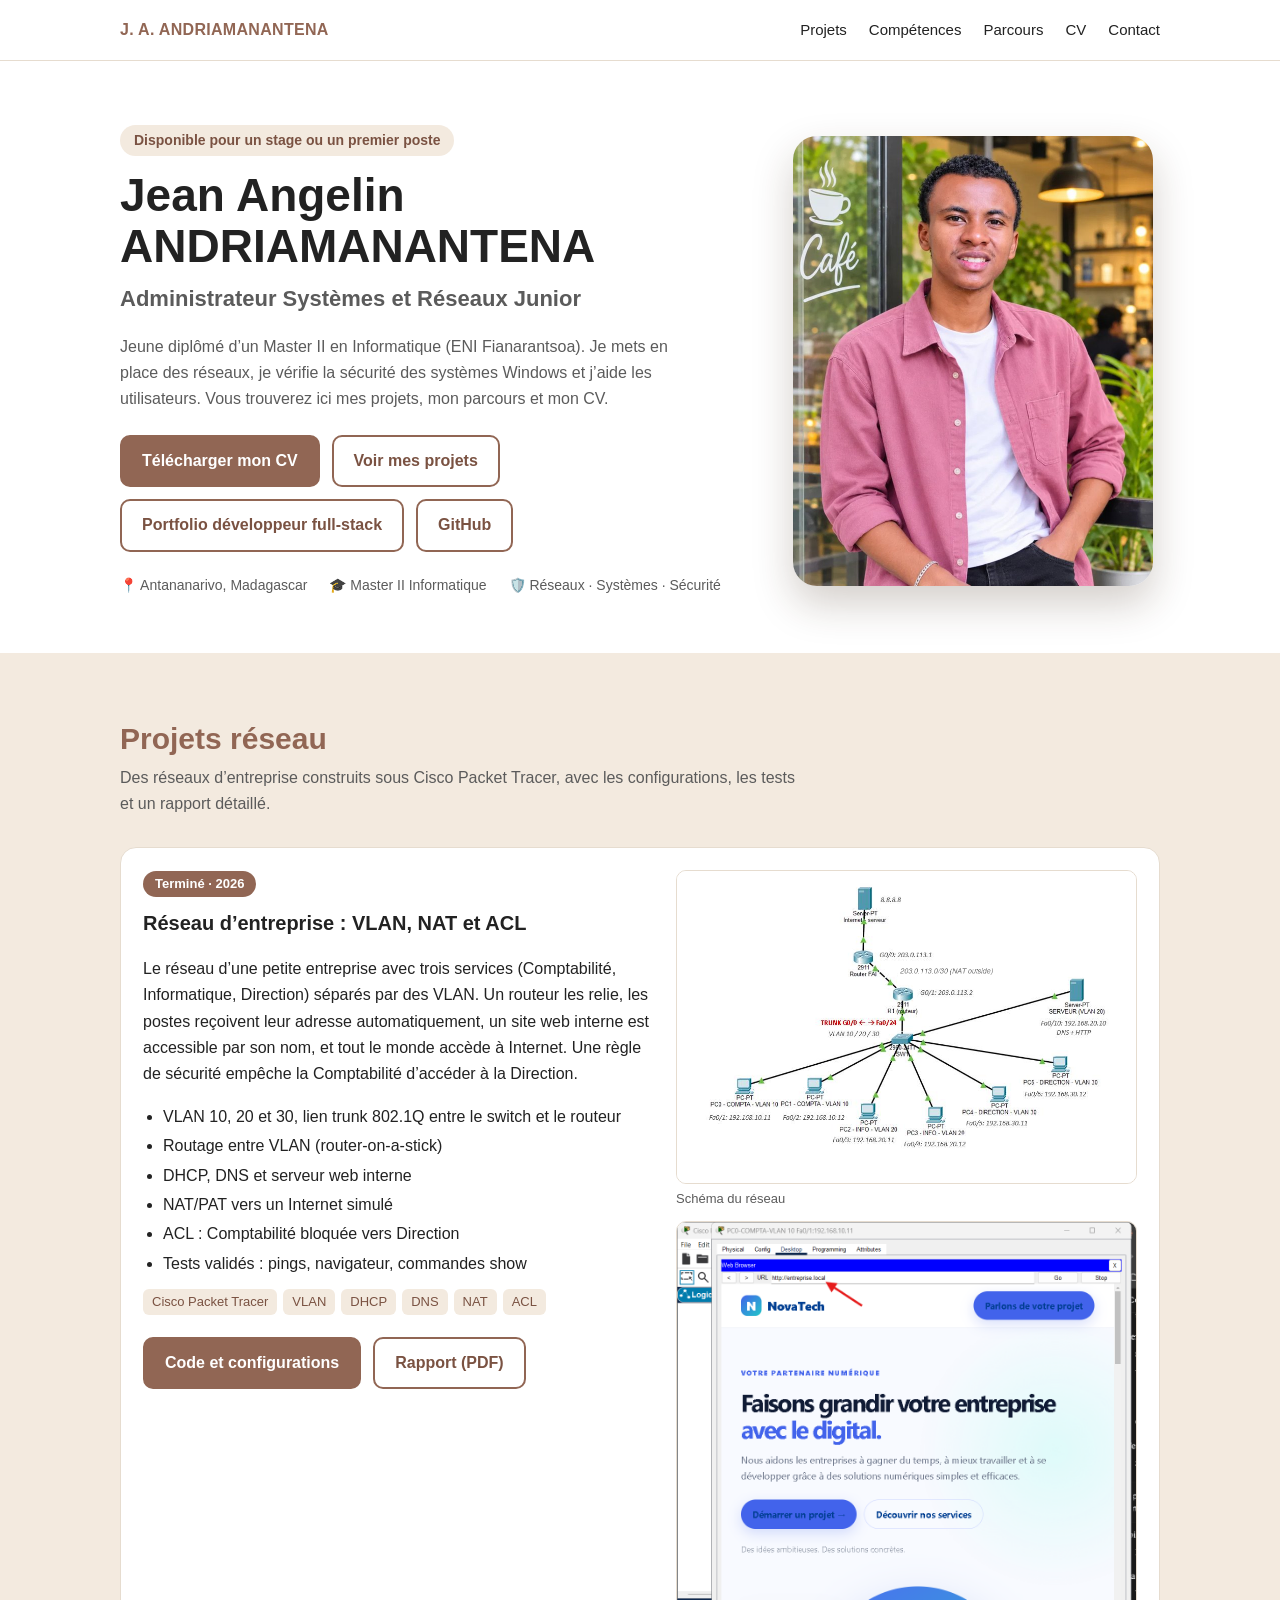
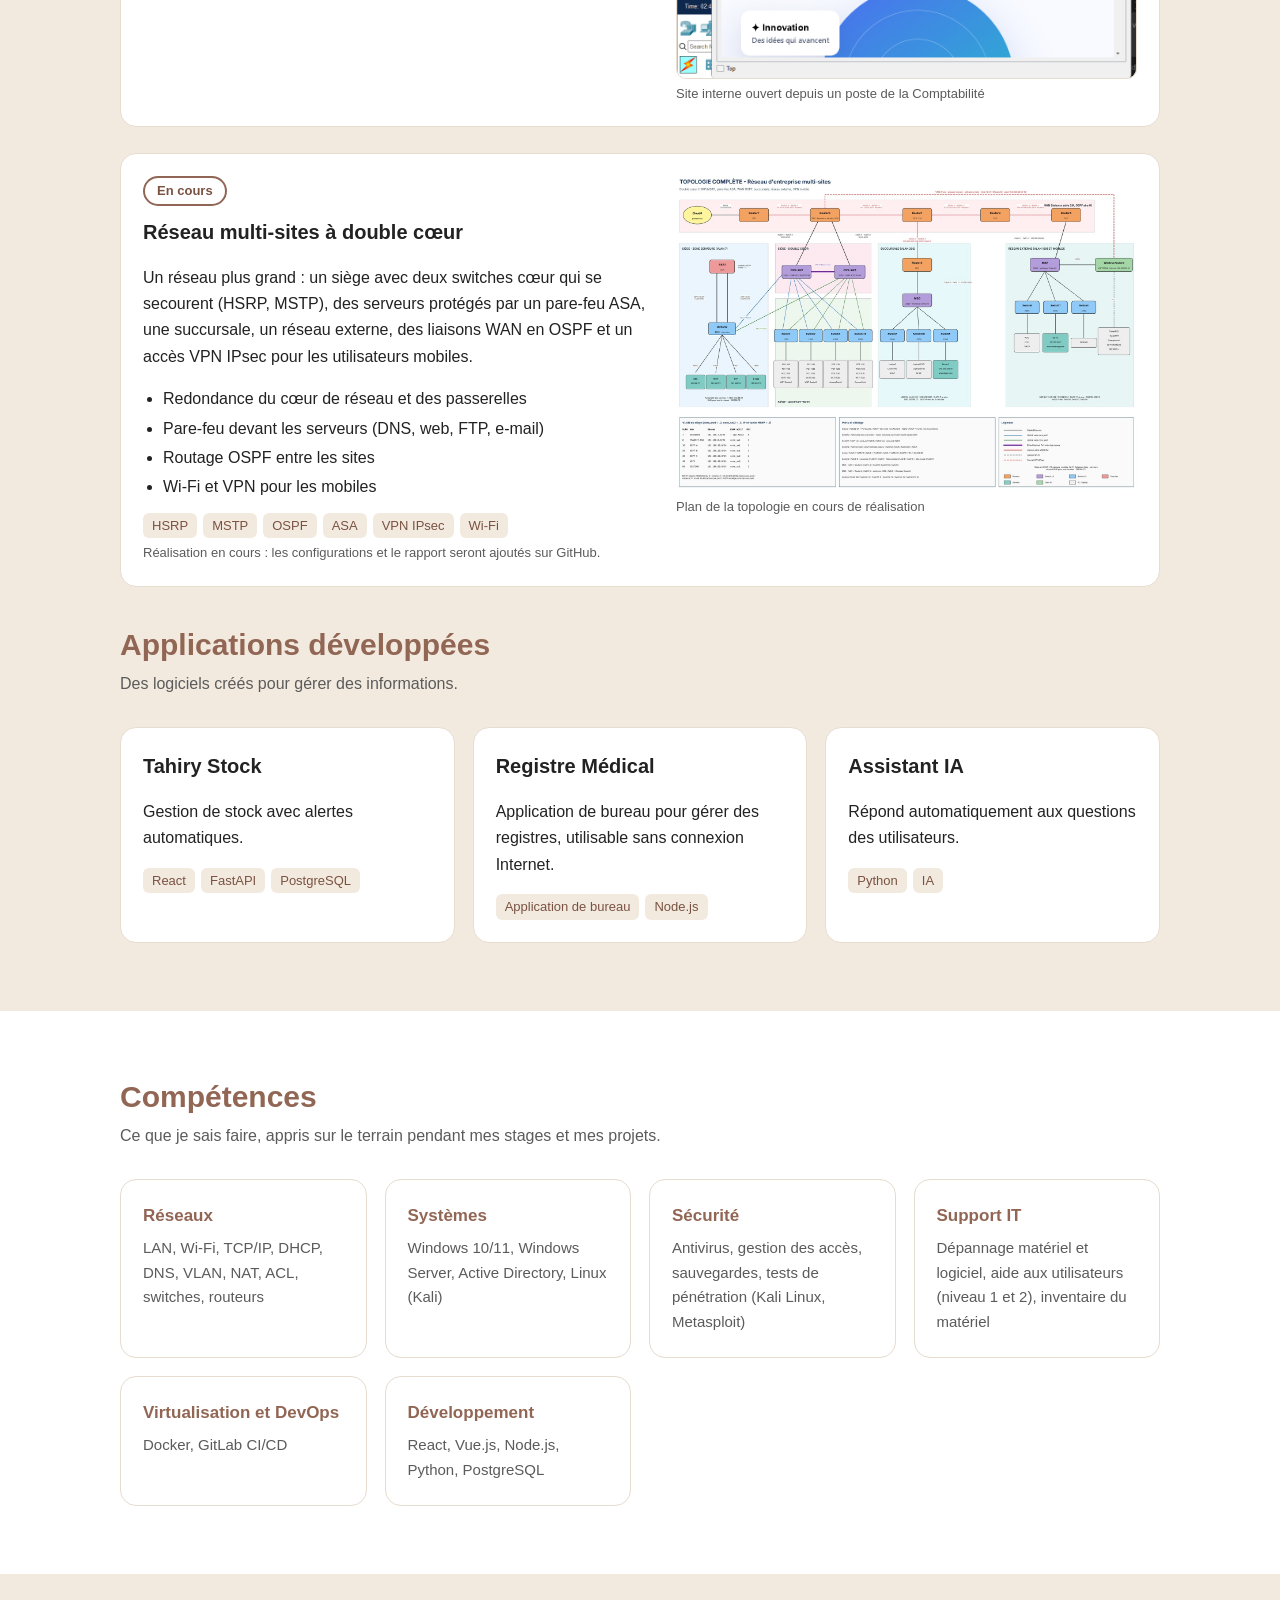
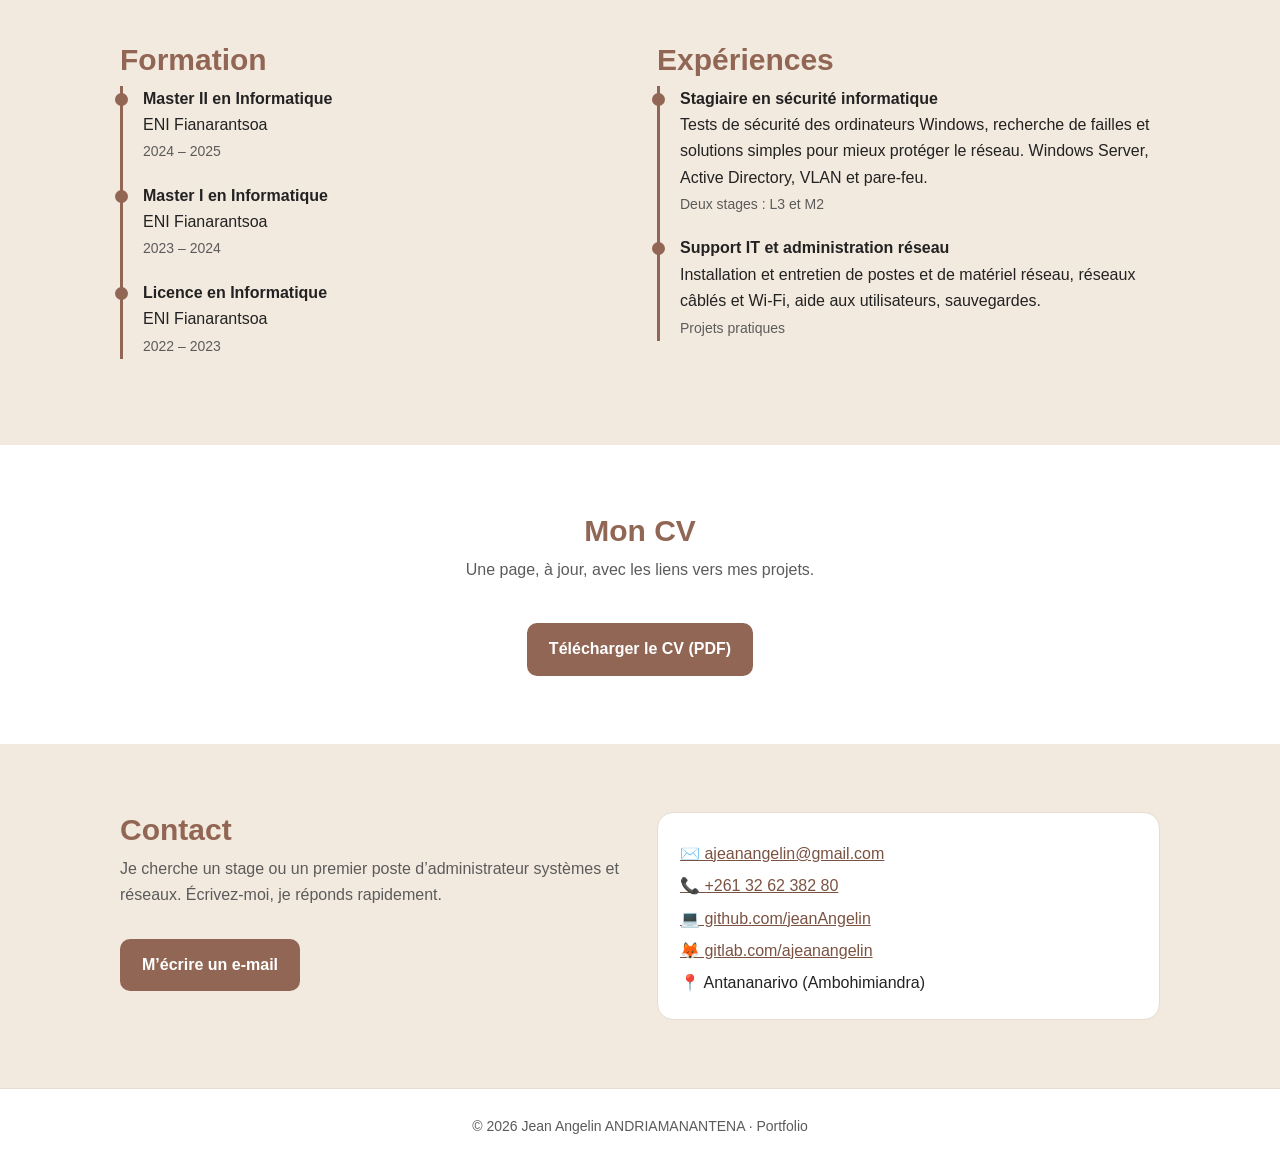
==== index.html @ e8fc3bbe "upload README.md and index.html" ====
<!doctype html>
<html lang="fr">
<head>
<meta charset="utf-8">
<meta name="viewport" content="width=device-width, initial-scale=1">
<title>Jean Angelin ANDRIAMANANTENA – Administrateur Systèmes et Réseaux Junior</title>
<meta name="description" content="Portfolio de Jean Angelin ANDRIAMANANTENA, administrateur systèmes et réseaux junior : projets réseau, compétences et CV.">
<link rel="icon" href="data:image/svg+xml,%3Csvg xmlns='http://www.w3.org/2000/svg' viewBox='0 0 100 100'%3E%3Crect width='100' height='100' rx='22' fill='%23916654'/%3E%3Ctext x='50' y='66' font-size='52' text-anchor='middle' fill='white' font-family='sans-serif' font-weight='700'%3EJA%3C/text%3E%3C/svg%3E">
<style>
:root{--accent:#916654;--accent-d:#7a5242;--bg:#fff;--bg2:#f3eadf;--text:#222;--muted:#5b5b5b;--card:#fff;--line:#e6dccf;--on-accent:#fff}
@media (prefers-color-scheme:dark){:root:not([data-theme="light"]){--accent:#d1a18c;--accent-d:#e3b9a6;--bg:#17130f;--bg2:#201a15;--text:#f1e9e1;--muted:#b9ada2;--card:#231c17;--line:#3a2f27;--on-accent:#17130f}}
:root[data-theme="dark"]{--accent:#d1a18c;--accent-d:#e3b9a6;--bg:#17130f;--bg2:#201a15;--text:#f1e9e1;--muted:#b9ada2;--card:#231c17;--line:#3a2f27;--on-accent:#17130f}
*{box-sizing:border-box}html{scroll-behavior:smooth;scroll-padding-top:70px}
body{margin:0;font:16px/1.65 "Segoe UI",Carlito,Roboto,Helvetica,Arial,sans-serif;color:var(--text);background:var(--bg)}
img{max-width:100%;height:auto;display:block}a{color:var(--accent-d)}
.wrap{max-width:1080px;margin:0 auto;padding:0 20px}
header{position:sticky;top:0;z-index:10;background:color-mix(in srgb,var(--bg) 92%,transparent);backdrop-filter:blur(8px);border-bottom:1px solid var(--line)}
.bar{display:flex;align-items:center;justify-content:space-between;height:60px}
.brand{font-weight:700;color:var(--accent);text-decoration:none;letter-spacing:.3px}
nav ul{display:flex;gap:22px;list-style:none;margin:0;padding:0}
nav a{text-decoration:none;color:var(--text);font-size:15px}nav a:hover{color:var(--accent)}
.menu{display:none;background:none;border:1px solid var(--line);border-radius:8px;color:var(--text);padding:6px 12px;font-size:15px}
section{padding:68px 0}.alt{background:var(--bg2)}
h2{font-size:30px;line-height:1.2;margin:0 0 8px;color:var(--accent)}h3{margin:0 0 6px;font-size:20px}
.lead{color:var(--muted);margin:0 0 30px;max-width:680px}
.hero{padding:64px 0 56px}.hero .wrap{display:grid;grid-template-columns:1.25fr .75fr;gap:44px;align-items:center}
.eyebrow{display:inline-block;background:var(--bg2);color:var(--accent-d);border-radius:99px;padding:4px 14px;font-size:14px;font-weight:600;margin-bottom:14px}
h1{font-size:46px;line-height:1.1;margin:0 0 10px}.role{font-size:22px;color:var(--accent);font-weight:600;margin:0 0 16px}
.hero p{max-width:560px;color:var(--muted)}
.btns{display:flex;flex-wrap:wrap;gap:12px;margin-top:22px}
.btn{display:inline-block;padding:11px 20px;border-radius:10px;font-weight:600;text-decoration:none;border:2px solid var(--accent);background:var(--accent);color:var(--on-accent)}
.btn.ghost{background:transparent;color:var(--accent-d)}.btn:hover{opacity:.88}
.photo{border-radius:24px;box-shadow:0 18px 40px rgba(60,35,20,.22);aspect-ratio:4/5;object-fit:cover;width:100%;max-width:360px;justify-self:center}
.facts{display:flex;flex-wrap:wrap;gap:8px 22px;margin-top:22px;font-size:14px;color:var(--muted)}
.card{background:var(--card);border:1px solid var(--line);border-radius:16px;padding:22px}
.feat{display:grid;grid-template-columns:1.1fr 1fr;gap:26px;margin-bottom:26px;align-items:start}
.status{display:inline-block;font-size:13px;font-weight:700;border-radius:99px;padding:2px 12px;margin-bottom:10px;background:var(--accent);color:var(--on-accent)}
.status.wip{background:transparent;border:2px solid var(--accent);color:var(--accent-d)}
.shots{display:grid;gap:12px}.shots img{border:1px solid var(--line);border-radius:10px;background:#fff}
.cap{font-size:13px;color:var(--muted);margin:4px 0 0}
ul.ticks{padding-left:20px;margin:10px 0}.ticks li{margin:3px 0}
.tags{display:flex;flex-wrap:wrap;gap:6px;margin:12px 0 0;padding:0;list-style:none}
.tags li{font-size:13px;background:var(--bg2);border-radius:6px;padding:2px 9px;color:var(--accent-d)}
.grid{display:grid;grid-template-columns:repeat(auto-fit,minmax(240px,1fr));gap:18px}
.skill h3{font-size:17px;color:var(--accent)}.skill p{margin:0;color:var(--muted);font-size:15px}
.tl{border-left:3px solid var(--accent);padding-left:20px;margin:0}.tl div{margin-bottom:18px;position:relative}
.tl div::before{content:"";position:absolute;left:-28px;top:7px;width:13px;height:13px;border-radius:50%;background:var(--accent)}
.tl b{display:block}.tl span{color:var(--muted);font-size:14px}
.two{display:grid;grid-template-columns:1fr 1fr;gap:34px}
.cv{text-align:center}.cv .btn{margin-top:10px}
.contact a{display:block;margin:6px 0}
footer{padding:26px 0;text-align:center;color:var(--muted);font-size:14px;border-top:1px solid var(--line)}
@media (max-width:820px){
.hero .wrap,.feat,.two{grid-template-columns:1fr}.photo{order:-1;max-width:260px}h1{font-size:36px}
.menu{display:block}nav ul{display:none;position:absolute;left:0;right:0;top:60px;flex-direction:column;gap:0;background:var(--bg);border-bottom:1px solid var(--line)}
nav ul.open{display:flex}nav li a{display:block;padding:12px 20px}section{padding:50px 0}}
</style>
</head>
<body>
<header><div class="wrap bar">
<a class="brand" href="#accueil">J. A. ANDRIAMANANTENA</a>
<button class="menu" aria-expanded="false" aria-controls="m">Menu</button>
<nav><ul id="m">
<li><a href="#projets">Projets</a></li><li><a href="#competences">Compétences</a></li>
<li><a href="#parcours">Parcours</a></li><li><a href="#cv">CV</a></li><li><a href="#contact">Contact</a></li>
</ul></nav></div></header>

<main>
<section class="hero" id="accueil"><div class="wrap">
<div>
<span class="eyebrow">Disponible pour un stage ou un premier poste</span>
<h1>Jean Angelin ANDRIAMANANTENA</h1>
<p class="role">Administrateur Systèmes et Réseaux Junior</p>
<p>Jeune diplômé d’un Master II en Informatique (ENI Fianarantsoa). Je mets en place des réseaux, je vérifie la sécurité des systèmes Windows et j’aide les utilisateurs. Vous trouverez ici mes projets, mon parcours et mon CV.</p>
<div class="btns">
<a class="btn" href="assets/CV_ANDRIAMANANTENA_Jean_Angelin.pdf" download>Télécharger mon CV</a>
<a class="btn ghost" href="#projets">Voir mes projets</a>
<a class="btn ghost" href="https://portfoliofrontend-ihts.onrender.com/" target="_blank" rel="noopener">Portfolio développeur full-stack</a>
<a class="btn ghost" href="https://github.com/jeanAngelin" target="_blank" rel="noopener">GitHub</a>
</div>
<div class="facts"><span>📍 Antananarivo, Madagascar</span><span>🎓 Master II Informatique</span><span>🛡️ Réseaux · Systèmes · Sécurité</span></div>
</div>
<img class="photo" src="assets/photo.jpg" width="360" height="450" alt="Portrait de Jean Angelin ANDRIAMANANTENA">
</div></section>

<section class="alt" id="projets"><div class="wrap">
<h2>Projets réseau</h2>
<p class="lead">Des réseaux d’entreprise construits sous Cisco Packet Tracer, avec les configurations, les tests et un rapport détaillé.</p>

<article class="card feat">
<div>
<span class="status">Terminé · 2026</span>
<h3>Réseau d’entreprise : VLAN, NAT et ACL</h3>
<p>Le réseau d’une petite entreprise avec trois services (Comptabilité, Informatique, Direction) séparés par des VLAN. Un routeur les relie, les postes reçoivent leur adresse automatiquement, un site web interne est accessible par son nom, et tout le monde accède à Internet. Une règle de sécurité empêche la Comptabilité d’accéder à la Direction.</p>
<ul class="ticks"><li>VLAN 10, 20 et 30, lien trunk 802.1Q entre le switch et le routeur</li><li>Routage entre VLAN (router-on-a-stick)</li><li>DHCP, DNS et serveur web interne</li><li>NAT/PAT vers un Internet simulé</li><li>ACL : Comptabilité bloquée vers Direction</li><li>Tests validés : pings, navigateur, commandes show</li></ul>
<ul class="tags"><li>Cisco Packet Tracer</li><li>VLAN</li><li>DHCP</li><li>DNS</li><li>NAT</li><li>ACL</li></ul>
<div class="btns">
<a class="btn" href="https://github.com/jeanAngelin/reseau-entreprise-vlan-nat-acl" target="_blank" rel="noopener">Code et configurations</a>
<a class="btn ghost" href="assets/Rapport_Reseau_Entreprise_Packet_Tracer.pdf" target="_blank" rel="noopener">Rapport (PDF)</a>
</div>
</div>
<div class="shots">
<figure style="margin:0"><img src="assets/projet-reseau-schema.png" width="902" height="612" loading="lazy" alt="Schéma du réseau d’entreprise avec trois VLAN"><figcaption class="cap">Schéma du réseau</figcaption></figure>
<figure style="margin:0"><img src="assets/projet-reseau-web.png" width="1048" height="1040" loading="lazy" alt="Page web interne affichée par son nom de domaine"><figcaption class="cap">Site interne ouvert depuis un poste de la Comptabilité</figcaption></figure>
</div>
</article>

<article class="card feat">
<div>
<span class="status wip">En cours</span>
<h3>Réseau multi-sites à double cœur</h3>
<p>Un réseau plus grand : un siège avec deux switches cœur qui se secourent (HSRP, MSTP), des serveurs protégés par un pare-feu ASA, une succursale, un réseau externe, des liaisons WAN en OSPF et un accès VPN IPsec pour les utilisateurs mobiles.</p>
<ul class="ticks"><li>Redondance du cœur de réseau et des passerelles</li><li>Pare-feu devant les serveurs (DNS, web, FTP, e-mail)</li><li>Routage OSPF entre les sites</li><li>Wi-Fi et VPN pour les mobiles</li></ul>
<ul class="tags"><li>HSRP</li><li>MSTP</li><li>OSPF</li><li>ASA</li><li>VPN IPsec</li><li>Wi-Fi</li></ul>
<p class="cap">Réalisation en cours : les configurations et le rapport seront ajoutés sur GitHub.</p>
</div>
<figure style="margin:0"><img src="assets/topologie-multisite.jpg" width="1600" height="1095" loading="lazy" alt="Plan de la topologie du réseau multi-sites"><figcaption class="cap">Plan de la topologie en cours de réalisation</figcaption></figure>
</article>

<h2 style="margin-top:40px">Applications développées</h2>
<p class="lead">Des logiciels créés pour gérer des informations.</p>
<div class="grid">
<article class="card"><h3>Tahiry Stock</h3><p>Gestion de stock avec alertes automatiques.</p><ul class="tags"><li>React</li><li>FastAPI</li><li>PostgreSQL</li></ul></article>
<article class="card"><h3>Registre Médical</h3><p>Application de bureau pour gérer des registres, utilisable sans connexion Internet.</p><ul class="tags"><li>Application de bureau</li><li>Node.js</li></ul></article>
<article class="card"><h3>Assistant IA</h3><p>Répond automatiquement aux questions des utilisateurs.</p><ul class="tags"><li>Python</li><li>IA</li></ul></article>
</div>
</div></section>

<section id="competences"><div class="wrap">
<h2>Compétences</h2>
<p class="lead">Ce que je sais faire, appris sur le terrain pendant mes stages et mes projets.</p>
<div class="grid">
<div class="card skill"><h3>Réseaux</h3><p>LAN, Wi-Fi, TCP/IP, DHCP, DNS, VLAN, NAT, ACL, switches, routeurs</p></div>
<div class="card skill"><h3>Systèmes</h3><p>Windows 10/11, Windows Server, Active Directory, Linux (Kali)</p></div>
<div class="card skill"><h3>Sécurité</h3><p>Antivirus, gestion des accès, sauvegardes, tests de pénétration (Kali Linux, Metasploit)</p></div>
<div class="card skill"><h3>Support IT</h3><p>Dépannage matériel et logiciel, aide aux utilisateurs (niveau 1 et 2), inventaire du matériel</p></div>
<div class="card skill"><h3>Virtualisation et DevOps</h3><p>Docker, GitLab CI/CD</p></div>
<div class="card skill"><h3>Développement</h3><p>React, Vue.js, Node.js, Python, PostgreSQL</p></div>
</div>
</div></section>

<section class="alt" id="parcours"><div class="wrap two">
<div>
<h2>Formation</h2>
<div class="tl">
<div><b>Master II en Informatique</b>ENI Fianarantsoa<br><span>2024 – 2025</span></div>
<div><b>Master I en Informatique</b>ENI Fianarantsoa<br><span>2023 – 2024</span></div>
<div><b>Licence en Informatique</b>ENI Fianarantsoa<br><span>2022 – 2023</span></div>
</div>
</div>
<div>
<h2>Expériences</h2>
<div class="tl">
<div><b>Stagiaire en sécurité informatique</b>Tests de sécurité des ordinateurs Windows, recherche de failles et solutions simples pour mieux protéger le réseau. Windows Server, Active Directory, VLAN et pare-feu.<br><span>Deux stages : L3 et M2</span></div>
<div><b>Support IT et administration réseau</b>Installation et entretien de postes et de matériel réseau, réseaux câblés et Wi-Fi, aide aux utilisateurs, sauvegardes.<br><span>Projets pratiques</span></div>
</div>
</div>
</div></section>

<section id="cv"><div class="wrap cv">
<h2>Mon CV</h2>
<p class="lead" style="margin-inline:auto">Une page, à jour, avec les liens vers mes projets.</p>
<a class="btn" href="assets/CV_ANDRIAMANANTENA_Jean_Angelin.pdf" download>Télécharger le CV (PDF)</a>
</div></section>

<section class="alt" id="contact"><div class="wrap two">
<div>
<h2>Contact</h2>
<p class="lead">Je cherche un stage ou un premier poste d’administrateur systèmes et réseaux. Écrivez-moi, je réponds rapidement.</p>
<div class="btns"><a class="btn" href="mailto:ajeanangelin@gmail.com?subject=Contact%20depuis%20votre%20portfolio&amp;body=Bonjour%20Jean%20Angelin%2C%0D%0A%0D%0AJe%20vous%20contacte%20au%20sujet%20de%20votre%20portfolio.%0D%0A%0D%0ACordialement%2C" aria-label="Écrire un e-mail à Jean Angelin">M’écrire un e-mail</a></div>
</div>
<div class="card contact">
<a href="mailto:ajeanangelin@gmail.com?subject=Contact%20depuis%20votre%20portfolio&amp;body=Bonjour%20Jean%20Angelin%2C%0D%0A%0D%0AJe%20vous%20contacte%20au%20sujet%20de%20votre%20portfolio.%0D%0A%0D%0ACordialement%2C">✉️ ajeanangelin@gmail.com</a>
<a href="tel:+261326238280">📞 +261 32 62 382 80</a>
<a href="https://github.com/jeanAngelin" target="_blank" rel="noopener">💻 github.com/jeanAngelin</a>
<a href="https://gitlab.com/ajeanangelin" target="_blank" rel="noopener">🦊 gitlab.com/ajeanangelin</a>
<span>📍 Antananarivo (Ambohimiandra)</span>
</div>
</div></section>
</main>
<footer>© 2026 Jean Angelin ANDRIAMANANTENA · Portfolio</footer>
<script>
const b=document.querySelector('.menu'),m=document.getElementById('m');
b.addEventListener('click',()=>{const o=m.classList.toggle('open');b.setAttribute('aria-expanded',o)});
m.addEventListener('click',e=>{if(e.target.tagName==='A'){m.classList.remove('open');b.setAttribute('aria-expanded','false')}});
</script>
</body>
</html>
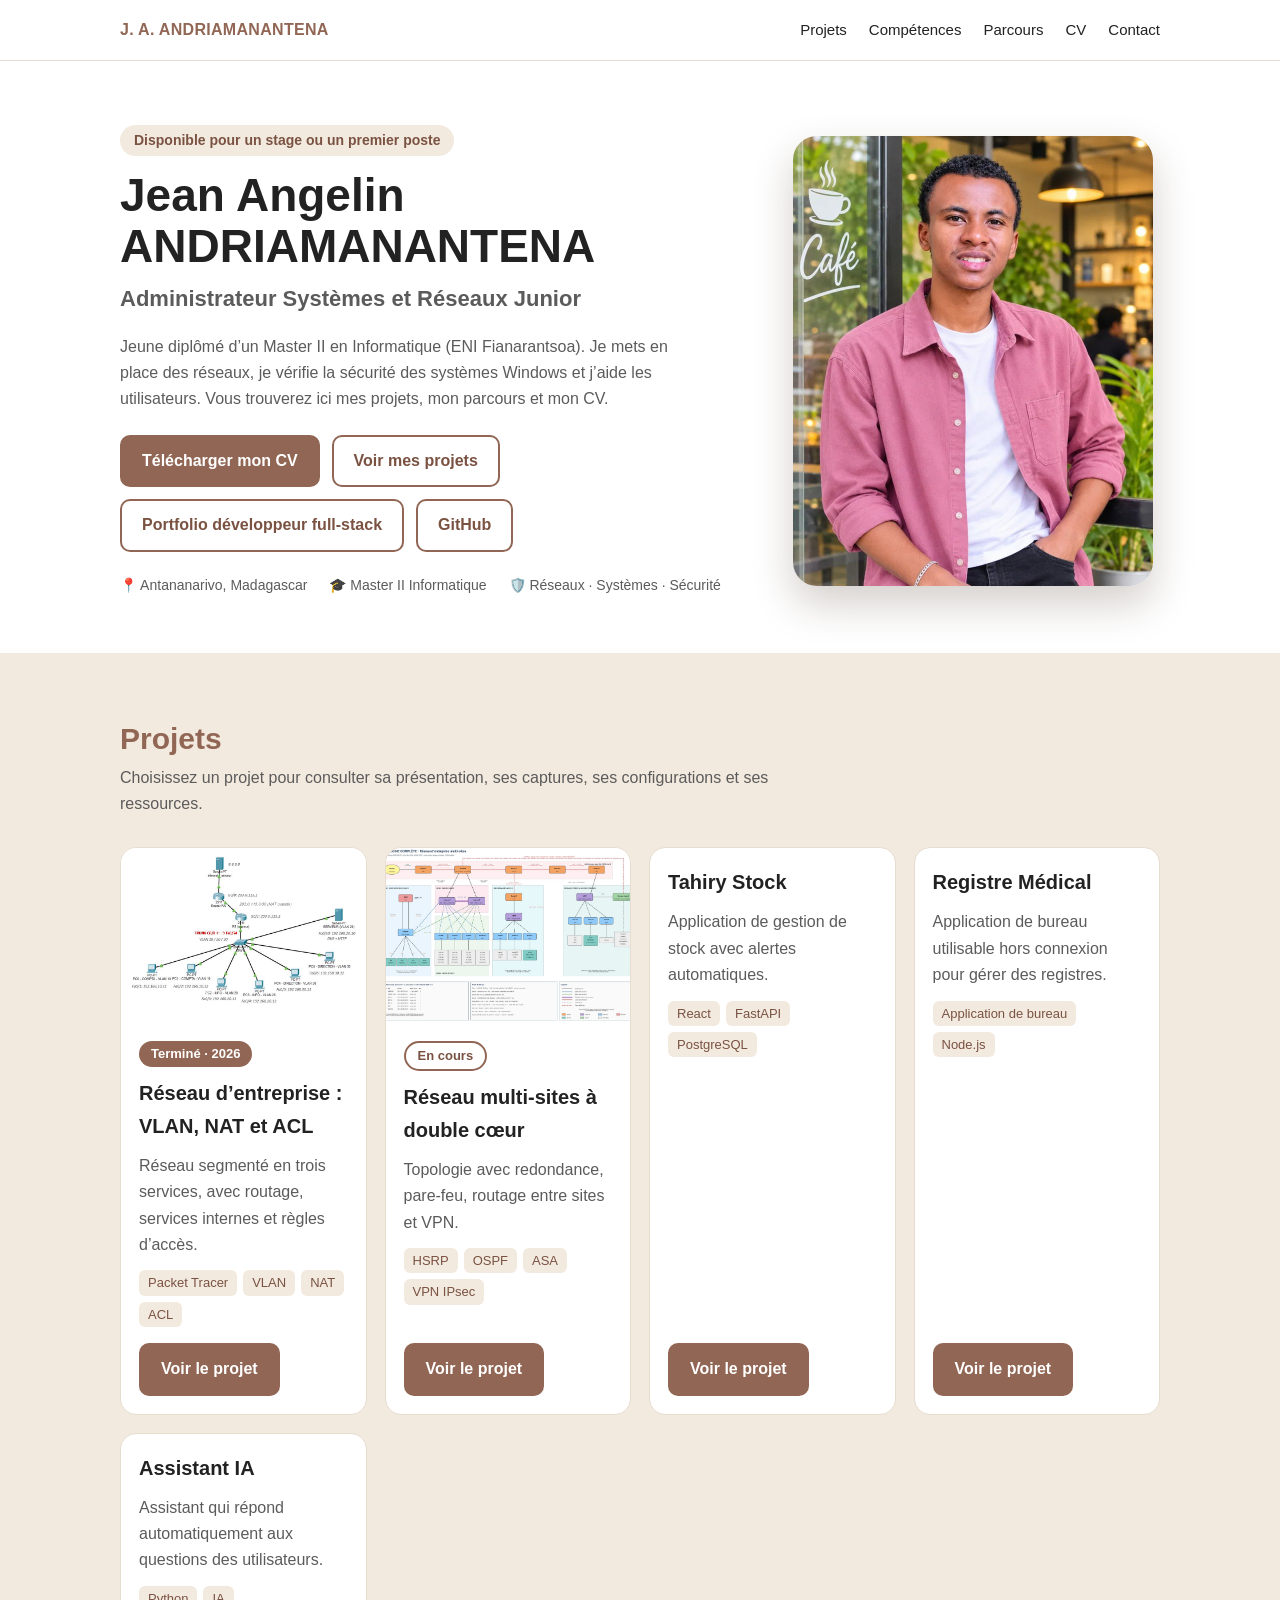
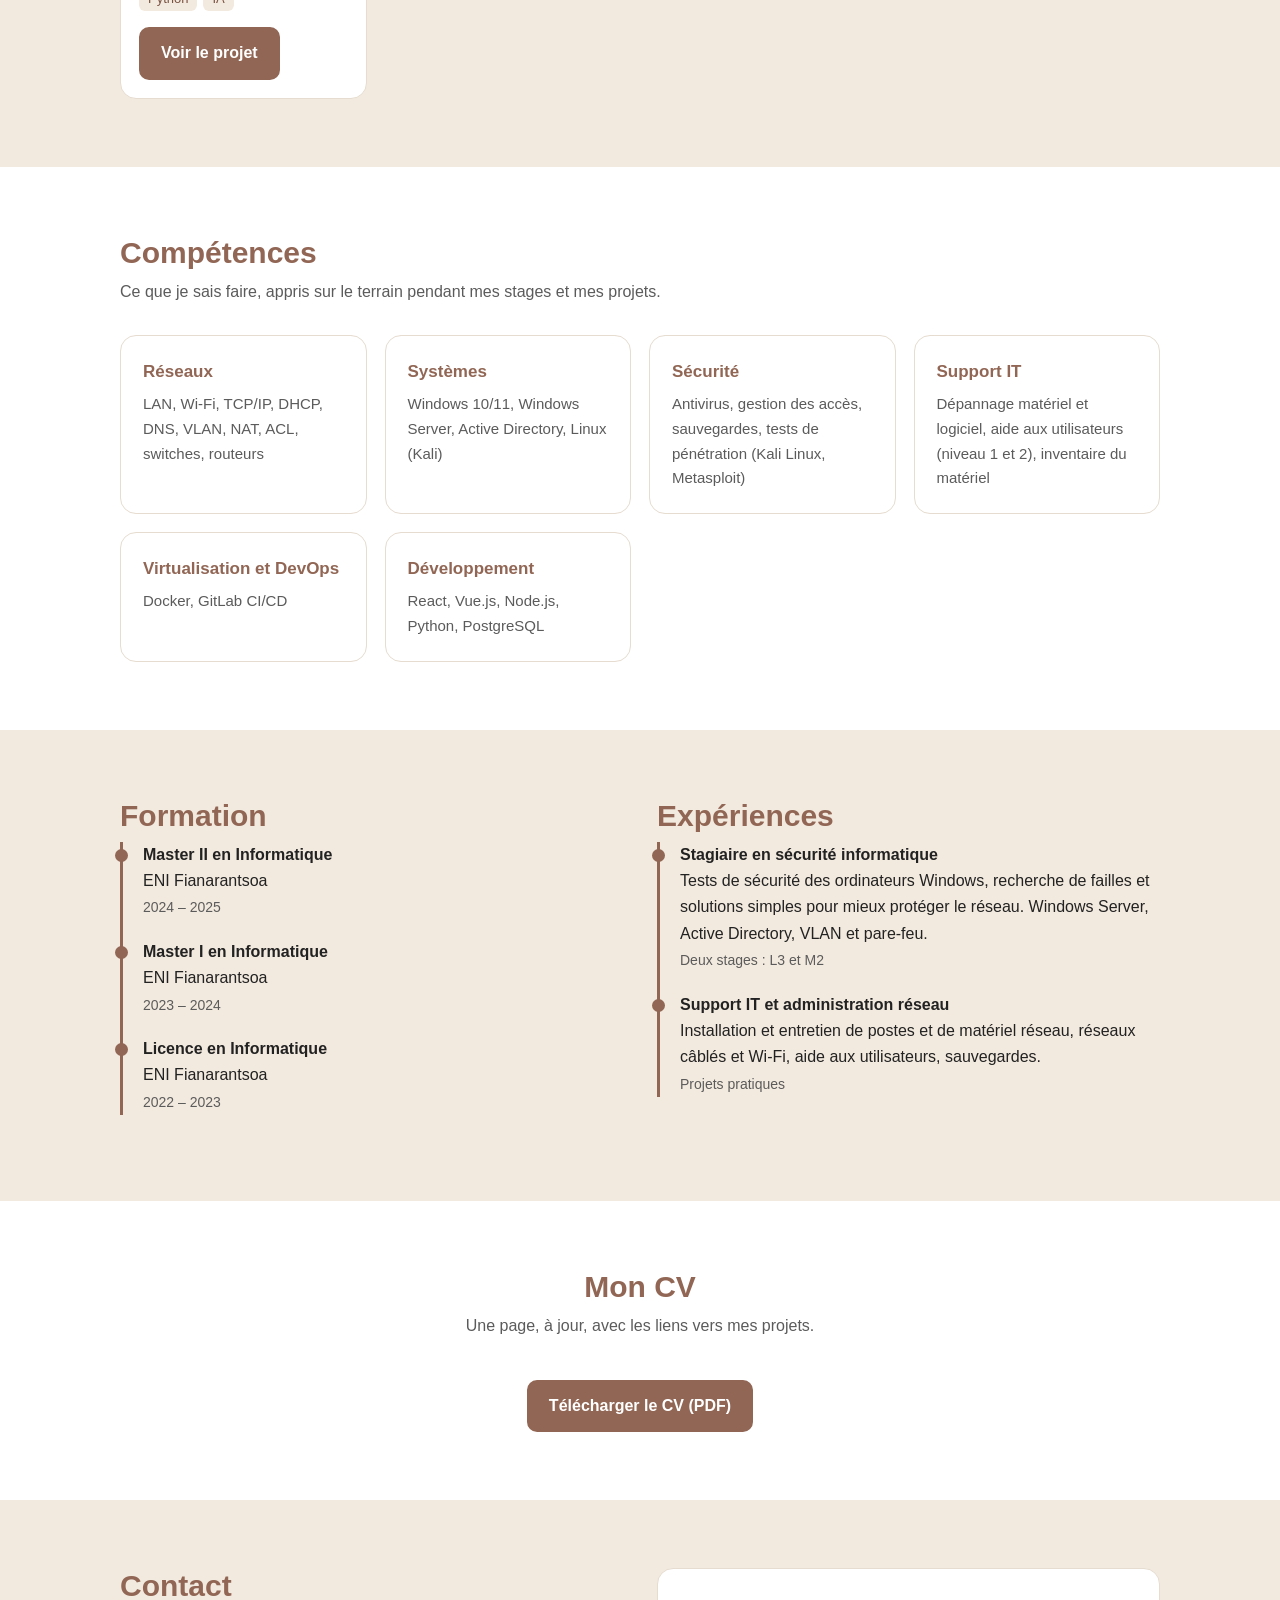
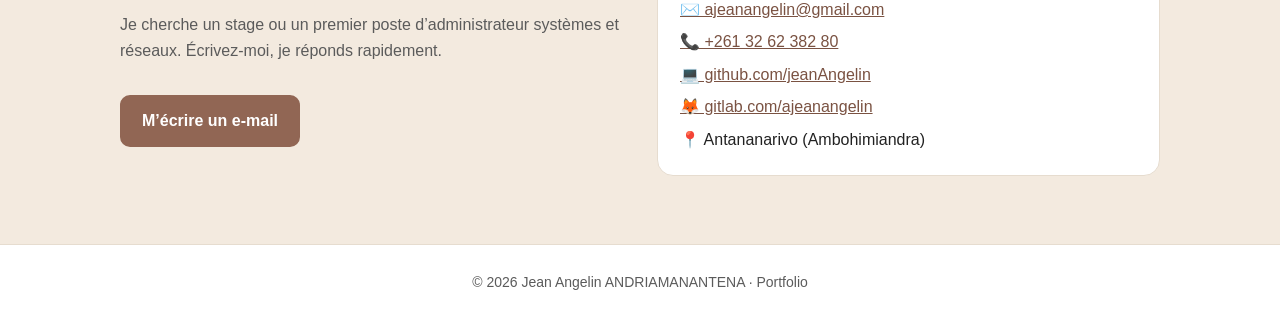
==== commit f32aaaf0: "mise a jour de index.html et README.md" ====
--- a/index.html
+++ b/index.html
@@ -42,6 +42,13 @@
 .tags{display:flex;flex-wrap:wrap;gap:6px;margin:12px 0 0;padding:0;list-style:none}
 .tags li{font-size:13px;background:var(--bg2);border-radius:6px;padding:2px 9px;color:var(--accent-d)}
 .grid{display:grid;grid-template-columns:repeat(auto-fit,minmax(240px,1fr));gap:18px}
+.project-grid{display:grid;grid-template-columns:repeat(auto-fit,minmax(245px,1fr));gap:18px}
+.project-card{padding:0;overflow:hidden;display:flex;flex-direction:column}
+.project-card>img{width:100%;height:175px;object-fit:cover;background:var(--bg2)}
+.project-card .project-copy{padding:18px;display:flex;flex:1;flex-direction:column;align-items:flex-start}
+.project-card .project-copy p{color:var(--muted);margin:4px 0 12px}
+.project-card .project-copy .tags{margin:0 0 16px}
+.project-card .project-copy .btn{margin-top:auto}
 .skill h3{font-size:17px;color:var(--accent)}.skill p{margin:0;color:var(--muted);font-size:15px}
 .tl{border-left:3px solid var(--accent);padding-left:20px;margin:0}.tl div{margin-bottom:18px;position:relative}
 .tl div::before{content:"";position:absolute;left:-28px;top:7px;width:13px;height:13px;border-radius:50%;background:var(--accent)}
@@ -84,45 +91,14 @@
 </div></section>
 
 <section class="alt" id="projets"><div class="wrap">
-<h2>Projets réseau</h2>
-<p class="lead">Des réseaux d’entreprise construits sous Cisco Packet Tracer, avec les configurations, les tests et un rapport détaillé.</p>
-
-<article class="card feat">
-<div>
-<span class="status">Terminé · 2026</span>
-<h3>Réseau d’entreprise : VLAN, NAT et ACL</h3>
-<p>Le réseau d’une petite entreprise avec trois services (Comptabilité, Informatique, Direction) séparés par des VLAN. Un routeur les relie, les postes reçoivent leur adresse automatiquement, un site web interne est accessible par son nom, et tout le monde accède à Internet. Une règle de sécurité empêche la Comptabilité d’accéder à la Direction.</p>
-<ul class="ticks"><li>VLAN 10, 20 et 30, lien trunk 802.1Q entre le switch et le routeur</li><li>Routage entre VLAN (router-on-a-stick)</li><li>DHCP, DNS et serveur web interne</li><li>NAT/PAT vers un Internet simulé</li><li>ACL : Comptabilité bloquée vers Direction</li><li>Tests validés : pings, navigateur, commandes show</li></ul>
-<ul class="tags"><li>Cisco Packet Tracer</li><li>VLAN</li><li>DHCP</li><li>DNS</li><li>NAT</li><li>ACL</li></ul>
-<div class="btns">
-<a class="btn" href="https://github.com/jeanAngelin/reseau-entreprise-vlan-nat-acl" target="_blank" rel="noopener">Code et configurations</a>
-<a class="btn ghost" href="assets/Rapport_Reseau_Entreprise_Packet_Tracer.pdf" target="_blank" rel="noopener">Rapport (PDF)</a>
-</div>
-</div>
-<div class="shots">
-<figure style="margin:0"><img src="assets/projet-reseau-schema.png" width="902" height="612" loading="lazy" alt="Schéma du réseau d’entreprise avec trois VLAN"><figcaption class="cap">Schéma du réseau</figcaption></figure>
-<figure style="margin:0"><img src="assets/projet-reseau-web.png" width="1048" height="1040" loading="lazy" alt="Page web interne affichée par son nom de domaine"><figcaption class="cap">Site interne ouvert depuis un poste de la Comptabilité</figcaption></figure>
-</div>
-</article>
-
-<article class="card feat">
-<div>
-<span class="status wip">En cours</span>
-<h3>Réseau multi-sites à double cœur</h3>
-<p>Un réseau plus grand : un siège avec deux switches cœur qui se secourent (HSRP, MSTP), des serveurs protégés par un pare-feu ASA, une succursale, un réseau externe, des liaisons WAN en OSPF et un accès VPN IPsec pour les utilisateurs mobiles.</p>
-<ul class="ticks"><li>Redondance du cœur de réseau et des passerelles</li><li>Pare-feu devant les serveurs (DNS, web, FTP, e-mail)</li><li>Routage OSPF entre les sites</li><li>Wi-Fi et VPN pour les mobiles</li></ul>
-<ul class="tags"><li>HSRP</li><li>MSTP</li><li>OSPF</li><li>ASA</li><li>VPN IPsec</li><li>Wi-Fi</li></ul>
-<p class="cap">Réalisation en cours : les configurations et le rapport seront ajoutés sur GitHub.</p>
-</div>
-<figure style="margin:0"><img src="assets/topologie-multisite.jpg" width="1600" height="1095" loading="lazy" alt="Plan de la topologie du réseau multi-sites"><figcaption class="cap">Plan de la topologie en cours de réalisation</figcaption></figure>
-</article>
-
-<h2 style="margin-top:40px">Applications développées</h2>
-<p class="lead">Des logiciels créés pour gérer des informations.</p>
-<div class="grid">
-<article class="card"><h3>Tahiry Stock</h3><p>Gestion de stock avec alertes automatiques.</p><ul class="tags"><li>React</li><li>FastAPI</li><li>PostgreSQL</li></ul></article>
-<article class="card"><h3>Registre Médical</h3><p>Application de bureau pour gérer des registres, utilisable sans connexion Internet.</p><ul class="tags"><li>Application de bureau</li><li>Node.js</li></ul></article>
-<article class="card"><h3>Assistant IA</h3><p>Répond automatiquement aux questions des utilisateurs.</p><ul class="tags"><li>Python</li><li>IA</li></ul></article>
+<h2>Projets</h2>
+<p class="lead">Choisissez un projet pour consulter sa présentation, ses captures, ses configurations et ses ressources.</p>
+<div class="project-grid">
+<article class="card project-card"><img src="assets/projet-reseau-schema.png" width="902" height="612" loading="lazy" alt="Aperçu du réseau d’entreprise avec trois VLAN"><div class="project-copy"><span class="status">Terminé · 2026</span><h3>Réseau d’entreprise : VLAN, NAT et ACL</h3><p>Réseau segmenté en trois services, avec routage, services internes et règles d’accès.</p><ul class="tags"><li>Packet Tracer</li><li>VLAN</li><li>NAT</li><li>ACL</li></ul><a class="btn" href="projets/reseau-vlan-nat-acl.html">Voir le projet</a></div></article>
+<article class="card project-card"><img src="assets/topologie-multisite.jpg" width="1600" height="1095" loading="lazy" alt="Aperçu de la topologie du réseau multi-sites"><div class="project-copy"><span class="status wip">En cours</span><h3>Réseau multi-sites à double cœur</h3><p>Topologie avec redondance, pare-feu, routage entre sites et VPN.</p><ul class="tags"><li>HSRP</li><li>OSPF</li><li>ASA</li><li>VPN IPsec</li></ul><a class="btn" href="projets/reseau-multisites.html">Voir le projet</a></div></article>
+<article class="card project-card"><div class="project-copy"><h3>Tahiry Stock</h3><p>Application de gestion de stock avec alertes automatiques.</p><ul class="tags"><li>React</li><li>FastAPI</li><li>PostgreSQL</li></ul><a class="btn" href="projets/tahiry-stock.html">Voir le projet</a></div></article>
+<article class="card project-card"><div class="project-copy"><h3>Registre Médical</h3><p>Application de bureau utilisable hors connexion pour gérer des registres.</p><ul class="tags"><li>Application de bureau</li><li>Node.js</li></ul><a class="btn" href="projets/registre-medical.html">Voir le projet</a></div></article>
+<article class="card project-card"><div class="project-copy"><h3>Assistant IA</h3><p>Assistant qui répond automatiquement aux questions des utilisateurs.</p><ul class="tags"><li>Python</li><li>IA</li></ul><a class="btn" href="projets/assistant-ia.html">Voir le projet</a></div></article>
 </div>
 </div></section>
 
